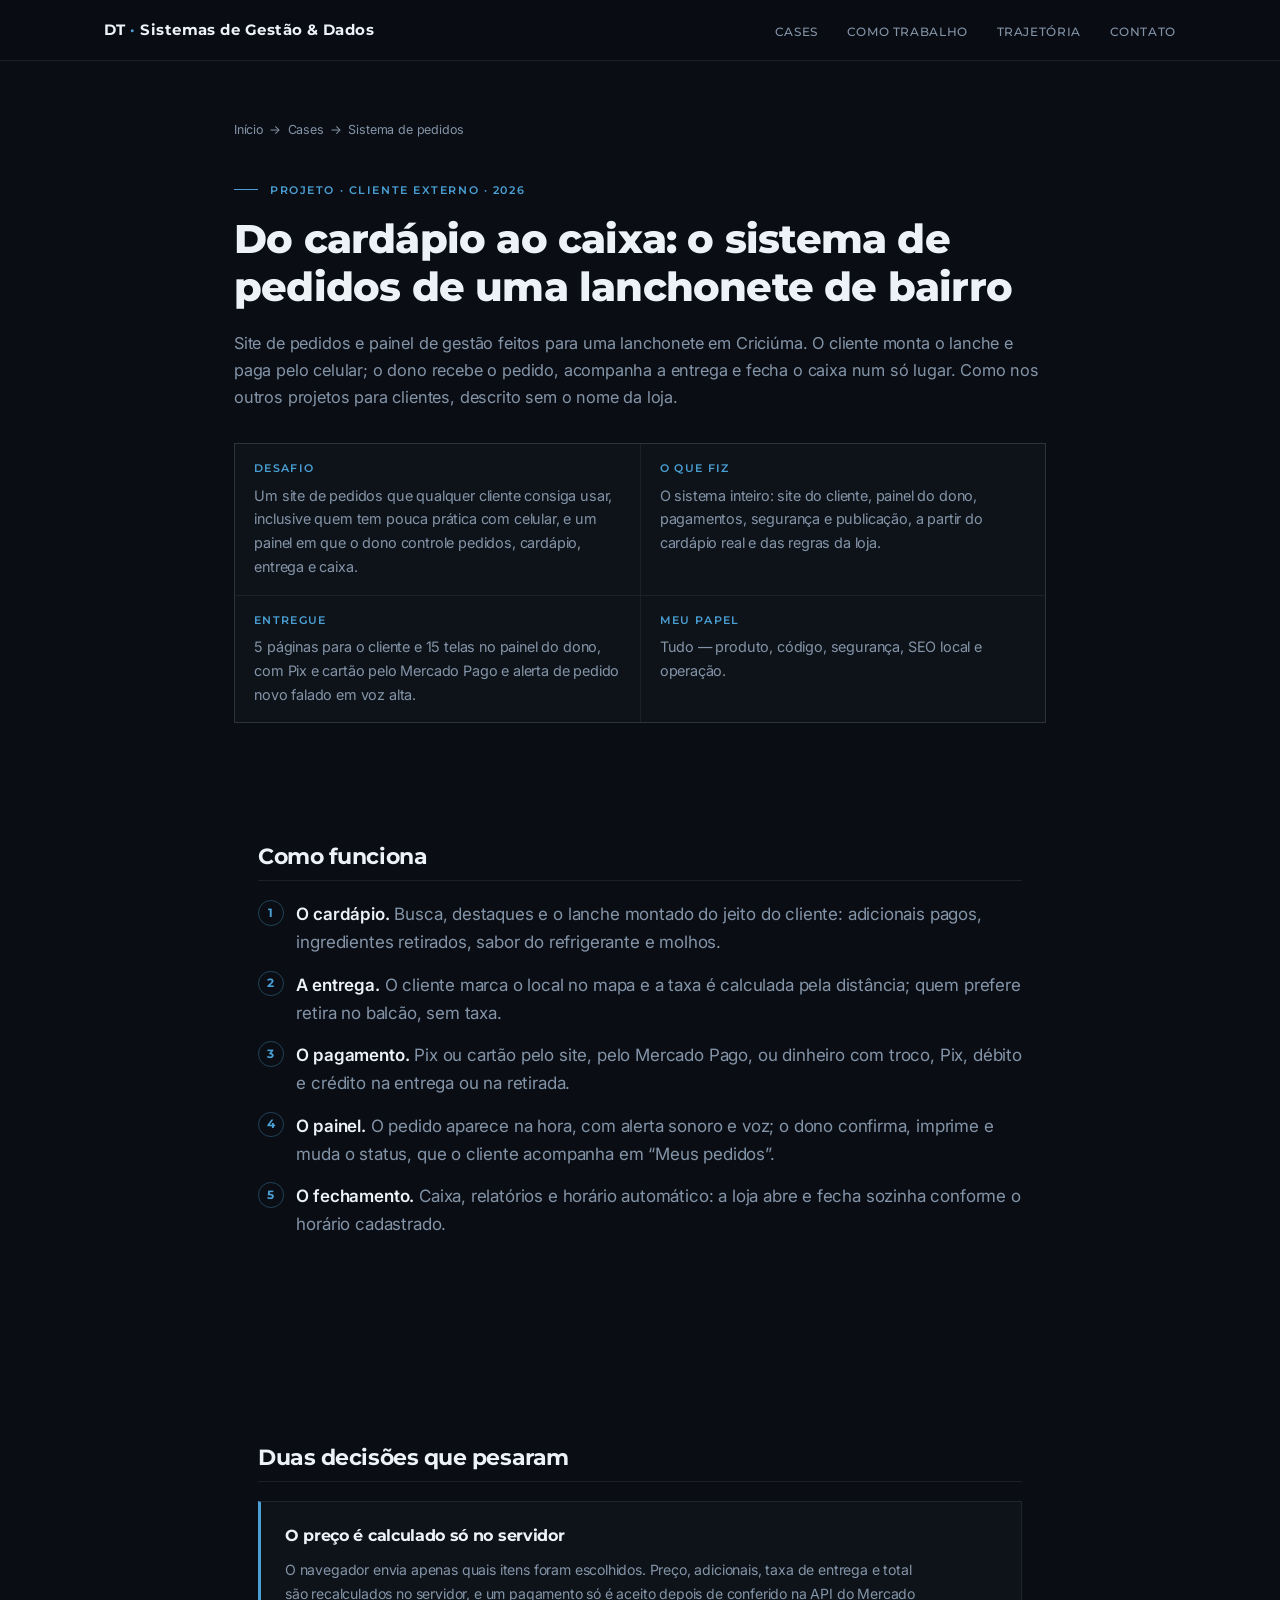
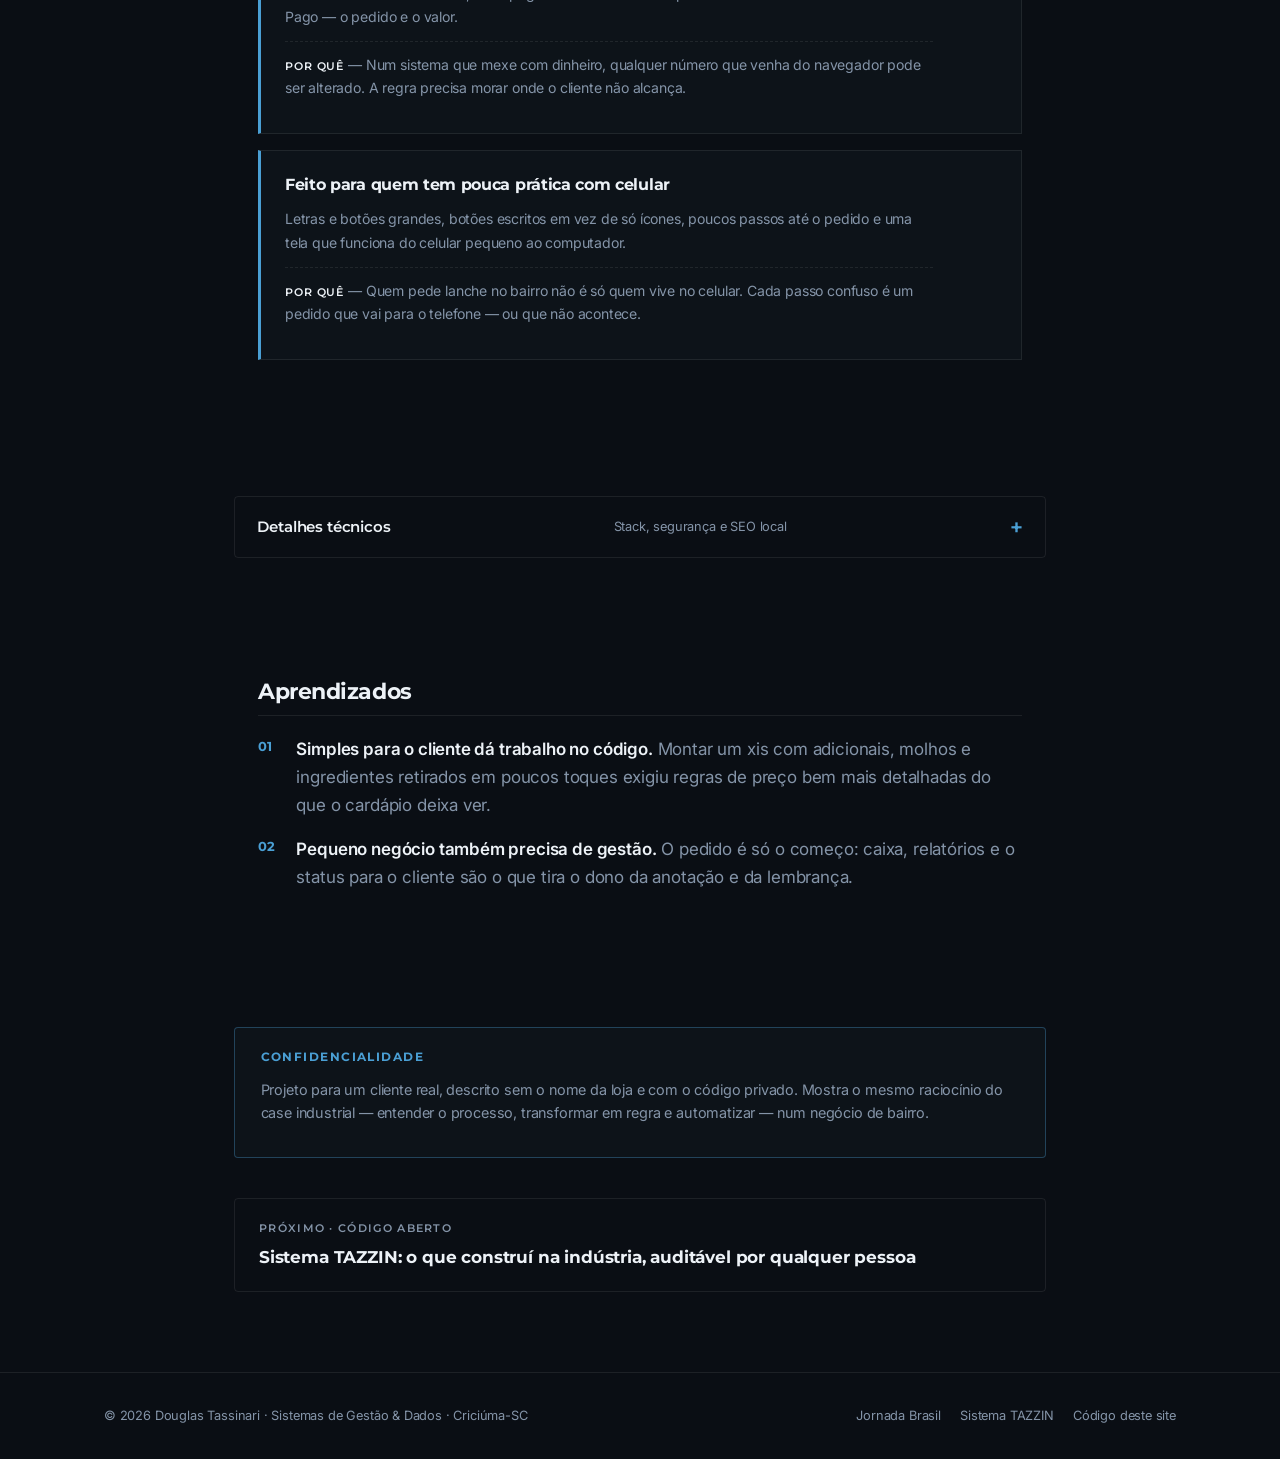
==== cases/delivery-lanchonete/index.html @ 760f3791 "Novo case do sistema de pedidos, Amparo RS em parceria e dados do Jornada Brasil atualizados - Case:" ====
<!DOCTYPE html>
<html lang="pt-BR">
<head>
<meta charset="UTF-8">
<meta name="viewport" content="width=device-width, initial-scale=1.0, viewport-fit=cover">
<title>Do cardápio ao caixa: o sistema de pedidos de uma lanchonete de bairro · Douglas Tassinari</title>
<meta name="description" content="Site de pedidos e painel de gestão para uma lanchonete em Criciúma: lanche montado pelo celular, entrega com taxa por distância, Pix e cartão pelo Mercado Pago, pedidos em tempo real, caixa e relatórios.">
<link rel="canonical" href="https://douglastassinari.github.io/cases/delivery-lanchonete/">
<meta property="og:type" content="article">
<meta property="og:url" content="https://douglastassinari.github.io/cases/delivery-lanchonete/">
<meta property="og:title" content="Do cardápio ao caixa: o sistema de pedidos de uma lanchonete de bairro">
<meta property="og:description" content="O cliente monta o lanche e paga pelo celular; o dono recebe, acompanha e fecha o caixa num só lugar.">
<meta property="og:image" content="https://douglastassinari.github.io/assets/img/og-cover.png">
<meta property="og:locale" content="pt_BR">
<meta name="twitter:card" content="summary_large_image">
<link rel="icon" type="image/svg+xml" href="/favicon.svg">
<link rel="preconnect" href="https://fonts.googleapis.com">
<link rel="preconnect" href="https://fonts.gstatic.com" crossorigin>
<link href="https://fonts.googleapis.com/css2?family=Inter:wght@400;500;600&family=Montserrat:wght@500;600;700;800&display=swap" rel="stylesheet">
<link rel="stylesheet" href="/assets/css/style.css">
<script type="application/ld+json">
{
  "@context": "https://schema.org",
  "@type": "BreadcrumbList",
  "itemListElement": [
    { "@type": "ListItem", "position": 1, "name": "Início", "item": "https://douglastassinari.github.io/" },
    { "@type": "ListItem", "position": 2, "name": "Cases", "item": "https://douglastassinari.github.io/#cases" },
    { "@type": "ListItem", "position": 3, "name": "Sistema de pedidos" }
  ]
}
</script>
</head>
<body>

<a class="skip-link" href="#conteudo">Pular para o conteúdo</a>

<header class="site-header">
  <nav aria-label="Navegação principal">
    <a href="/" class="nav-logo">DT<span> · </span>Sistemas de Gestão &amp; Dados</a>
    <button class="menu-toggle" aria-expanded="false" aria-controls="nav-links" aria-label="Abrir menu">
      <span></span><span></span><span></span>
    </button>
    <ul class="nav-links" id="nav-links">
      <li><a href="/#cases">Cases</a></li>
      <li><a href="/#como-trabalho">Como trabalho</a></li>
      <li><a href="/#trajetoria">Trajetória</a></li>
      <li><a href="/#contato">Contato</a></li>
    </ul>
  </nav>
</header>

<main id="conteudo" class="case-page">

  <nav class="breadcrumb" aria-label="Trilha de navegação">
    <a href="/">Início</a><span aria-hidden="true">→</span><a href="/#cases">Cases</a><span aria-hidden="true">→</span>Sistema de pedidos
  </nav>

  <header class="case-header">
    <div class="section-label">Projeto · Cliente externo · 2026</div>
    <h1>Do cardápio ao caixa: o sistema de pedidos de uma lanchonete de bairro</h1>
    <p class="case-lead">Site de pedidos e painel de gestão feitos para uma lanchonete em Criciúma. O cliente monta o lanche e paga pelo celular; o dono recebe o pedido, acompanha a entrega e fecha o caixa num só lugar. Como nos outros projetos para clientes, descrito sem o nome da loja.</p>
    <dl class="resumo">
      <div><dt>Desafio</dt><dd>Um site de pedidos que qualquer cliente consiga usar, inclusive quem tem pouca prática com celular, e um painel em que o dono controle pedidos, cardápio, entrega e caixa.</dd></div>
      <div><dt>O que fiz</dt><dd>O sistema inteiro: site do cliente, painel do dono, pagamentos, segurança e publicação, a partir do cardápio real e das regras da loja.</dd></div>
      <div><dt>Entregue</dt><dd>5 páginas para o cliente e 15 telas no painel do dono, com Pix e cartão pelo Mercado Pago e alerta de pedido novo falado em voz alta.</dd></div>
      <div><dt>Meu papel</dt><dd>Tudo — produto, código, segurança, SEO local e operação.</dd></div>
    </dl>
  </header>

  <section class="case-section" aria-labelledby="sec-funciona">
    <h2 id="sec-funciona">Como funciona</h2>
    <ol class="passos">
      <li><strong>O cardápio.</strong> Busca, destaques e o lanche montado do jeito do cliente: adicionais pagos, ingredientes retirados, sabor do refrigerante e molhos.</li>
      <li><strong>A entrega.</strong> O cliente marca o local no mapa e a taxa é calculada pela distância; quem prefere retira no balcão, sem taxa.</li>
      <li><strong>O pagamento.</strong> Pix ou cartão pelo site, pelo Mercado Pago, ou dinheiro com troco, Pix, débito e crédito na entrega ou na retirada.</li>
      <li><strong>O painel.</strong> O pedido aparece na hora, com alerta sonoro e voz; o dono confirma, imprime e muda o status, que o cliente acompanha em “Meus pedidos”.</li>
      <li><strong>O fechamento.</strong> Caixa, relatórios e horário automático: a loja abre e fecha sozinha conforme o horário cadastrado.</li>
    </ol>
  </section>

  <section class="case-section" aria-labelledby="sec-decisoes">
    <h2 id="sec-decisoes">Duas decisões que pesaram</h2>

    <div class="decisao">
      <h3>O preço é calculado só no servidor</h3>
      <p>O navegador envia apenas quais itens foram escolhidos. Preço, adicionais, taxa de entrega e total são recalculados no servidor, e um pagamento só é aceito depois de conferido na API do Mercado Pago — o pedido e o valor.</p>
      <p class="decisao-alt"><strong>Por quê</strong> — Num sistema que mexe com dinheiro, qualquer número que venha do navegador pode ser alterado. A regra precisa morar onde o cliente não alcança.</p>
    </div>

    <div class="decisao">
      <h3>Feito para quem tem pouca prática com celular</h3>
      <p>Letras e botões grandes, botões escritos em vez de só ícones, poucos passos até o pedido e uma tela que funciona do celular pequeno ao computador.</p>
      <p class="decisao-alt"><strong>Por quê</strong> — Quem pede lanche no bairro não é só quem vive no celular. Cada passo confuso é um pedido que vai para o telefone — ou que não acontece.</p>
    </div>
  </section>

  <details class="detalhes">
    <summary>Detalhes técnicos<span>Stack, segurança e SEO local</span></summary>
    <div class="detalhes-corpo">
      <h3>Stack</h3>
      <ul class="chips">
        <li>Python</li><li>Flask</li><li>SQLite</li><li>Waitress</li><li>JavaScript</li><li>Leaflet + OpenStreetMap</li><li>Mercado Pago (Pix e cartão)</li><li>Render</li>
      </ul>
      <h3>Segurança</h3>
      <ul>
        <li><strong>Painel do dono</strong> — senha forte, verificação em duas etapas, bloqueio após tentativas erradas, sessão que expira e “sair de todos os aparelhos”.</li>
        <li><strong>Pagamentos</strong> — o cartão é digitado na página do Mercado Pago, nunca no site; o token da conta fica criptografado no banco, e o aviso de pagamento tem a assinatura validada.</li>
        <li><strong>Site</strong> — proteção contra formulários forjados, cabeçalhos de segurança, limite de pedidos por aparelho e validação das fotos enviadas; código verificado com <code>bandit</code> e <code>pip-audit</code>.</li>
      </ul>
      <h3>SEO local</h3>
      <ul>
        <li><strong>Dados estruturados</strong> — restaurante, endereço, horário, área de entrega e cardápio com preços no formato que o Google lê.</li>
        <li><strong>Conteúdo que vem do painel</strong> — horário, taxa e perguntas frequentes são montados a partir das configurações da loja e mudam sozinhos quando o dono altera algo.</li>
      </ul>
    </div>
  </details>

  <section class="case-section" aria-labelledby="sec-aprendizados">
    <h2 id="sec-aprendizados">Aprendizados</h2>
    <ol class="aprendizados">
      <li><strong>Simples para o cliente dá trabalho no código.</strong> Montar um xis com adicionais, molhos e ingredientes retirados em poucos toques exigiu regras de preço bem mais detalhadas do que o cardápio deixa ver.</li>
      <li><strong>Pequeno negócio também precisa de gestão.</strong> O pedido é só o começo: caixa, relatórios e o status para o cliente são o que tira o dono da anotação e da lembrança.</li>
    </ol>
  </section>

  <aside class="prova-box">
    <h2>Confidencialidade</h2>
    <p>Projeto para um cliente real, descrito sem o nome da loja e com o código privado. Mostra o mesmo raciocínio do case industrial — entender o processo, transformar em regra e automatizar — num negócio de bairro.</p>
  </aside>

  <a class="case-next" href="/cases/tazzin/">
    <span class="case-next-label">Próximo · Código aberto</span>
    <span class="case-next-title">Sistema TAZZIN: o que construí na indústria, auditável por qualquer pessoa</span>
  </a>

</main>

<footer class="site-footer">
  <div class="footer-inner">
    <span>© 2026 Douglas Tassinari · Sistemas de Gestão &amp; Dados · Criciúma-SC</span>
    <div class="footer-links">
      <a href="https://jornadabrasil.com.br" target="_blank" rel="noopener">Jornada Brasil</a>
      <a href="https://github.com/DouglasTassinari/Tazzin" target="_blank" rel="noopener">Sistema TAZZIN</a>
      <a href="https://github.com/DouglasTassinari/douglastassinari.github.io" target="_blank" rel="noopener">Código deste site</a>
    </div>
  </div>
</footer>

<script src="/assets/js/main.js" defer></script>
</body>
</html>
---- assets/css/style.css ----
/* ==========================================================================
   douglastassinari.github.io — design system
   Identidade preservada do site original: fundo escuro, azul #4A9FD4,
   Inter (texto) + Montserrat (títulos). Uma folha única para todas as páginas.
   ========================================================================== */

/* --- Tokens ------------------------------------------------------------- */
:root {
  --bg: #0A0E14;
  --bg-2: #0F1520;
  --bg-3: #151D2B;
  --card: #0D1319;
  --border: rgba(255, 255, 255, 0.08);
  --accent: #4A9FD4;
  --accent-bright: #6DB8E8;
  --accent-dim: rgba(74, 159, 212, 0.35);
  --text: #EDF2F7;
  --muted: #8494A8; /* clareado em relação ao original para contraste AA */
  --max-width: 1120px;
  --font-body: 'Inter', system-ui, sans-serif;
  --font-display: 'Montserrat', 'Inter', system-ui, sans-serif;
}

/* --- Base ---------------------------------------------------------------- */
*, *::before, *::after { box-sizing: border-box; margin: 0; padding: 0; }

html { scroll-behavior: smooth; }

/* Âncoras não ficam escondidas atrás do cabeçalho fixo */
section[id], h2[id] { scroll-margin-top: 5rem; }

body {
  background: var(--bg);
  color: var(--text);
  font-family: var(--font-body);
  font-size: 17px;
  line-height: 1.65;
  letter-spacing: -0.01em;
  overflow-x: hidden;
}

img { max-width: 100%; display: block; }

a { color: var(--accent); text-decoration: none; }
a:hover { color: var(--accent-bright); }

:focus-visible {
  outline: 2px solid var(--accent);
  outline-offset: 3px;
  border-radius: 2px;
}

::selection { background: var(--accent-dim); }

strong { color: var(--text); font-weight: 600; }

code {
  font-family: 'Consolas', 'SF Mono', monospace;
  font-size: 0.88em;
  color: var(--accent-bright);
  background: var(--bg-3);
  border: 1px solid var(--border);
  border-radius: 3px;
  padding: 0.1em 0.35em;
}

.skip-link {
  position: absolute;
  left: -999px;
  top: 0;
  z-index: 200;
  background: var(--accent);
  color: var(--bg);
  padding: 0.6rem 1rem;
  font-weight: 600;
}
.skip-link:focus { left: 0.5rem; top: 0.5rem; }

/* Texto só para leitores de tela */
.sr-only {
  position: absolute;
  width: 1px;
  height: 1px;
  padding: 0;
  margin: -1px;
  overflow: hidden;
  clip: rect(0, 0, 0, 0);
  white-space: nowrap;
  border: 0;
}

/* --- Navegação ------------------------------------------------------------ */
.site-header {
  position: fixed;
  inset: 0 0 auto 0;
  z-index: 100;
  background: rgba(10, 14, 20, 0.92);
  backdrop-filter: blur(18px);
  border-bottom: 1px solid var(--border);
}

.site-header nav {
  max-width: var(--max-width);
  margin: 0 auto;
  padding: 1rem 1.5rem;
  display: flex;
  align-items: center;
  justify-content: space-between;
  gap: 1rem;
}

.nav-logo {
  font-family: var(--font-display);
  font-weight: 700;
  font-size: 0.95rem;
  letter-spacing: 0.03em;
  color: var(--text);
  white-space: nowrap;
}
.nav-logo span { color: var(--accent); }

.nav-links {
  display: flex;
  gap: 1.8rem;
  list-style: none;
}

.nav-links a {
  font-family: var(--font-display);
  font-size: 0.78rem;
  font-weight: 500;
  letter-spacing: 0.05em;
  text-transform: uppercase;
  color: var(--muted);
  white-space: nowrap;
  transition: color 0.2s;
}
.nav-links a:hover { color: var(--text); }

.menu-toggle {
  display: none;
  flex-direction: column;
  gap: 6px;
  background: none;
  border: none;
  padding: 6px;
  cursor: pointer;
}
.menu-toggle span {
  width: 26px;
  height: 2px;
  background: var(--text);
  transition: transform 0.25s, opacity 0.25s;
}

/* --- Layout de seção -------------------------------------------------------- */
main { display: block; }

section {
  max-width: var(--max-width);
  margin: 0 auto;
  padding: 4.5rem 1.5rem;
}

.section-label {
  display: flex;
  align-items: center;
  gap: 0.75rem;
  font-family: var(--font-display);
  font-size: 0.7rem;
  font-weight: 600;
  letter-spacing: 0.14em;
  text-transform: uppercase;
  color: var(--accent);
  margin-bottom: 1rem;
}
.section-label::before {
  content: '';
  width: 24px;
  height: 1px;
  background: var(--accent);
}

h1, h2, h3 { font-family: var(--font-display); letter-spacing: -0.02em; }

h2 {
  font-size: clamp(1.7rem, 3.4vw, 2.4rem);
  font-weight: 700;
  line-height: 1.2;
  margin-bottom: 1rem;
}
h2 em { font-style: italic; color: var(--accent); }

.section-intro {
  color: var(--muted);
  max-width: 720px;
  margin-bottom: 2.5rem;
}

.divider {
  max-width: var(--max-width);
  margin: 0 auto;
  height: 1px;
  background: var(--border);
}

/* --- Hero ------------------------------------------------------------------ */
.hero {
  position: relative;
  min-height: 92vh;
  display: flex;
  align-items: center;
  overflow: hidden;
  padding-top: 5rem;
}

.hero-grid {
  position: absolute;
  inset: 0;
  background-image:
    linear-gradient(rgba(74, 159, 212, 0.05) 1px, transparent 1px),
    linear-gradient(90deg, rgba(74, 159, 212, 0.05) 1px, transparent 1px);
  background-size: 60px 60px;
  mask-image: radial-gradient(ellipse 80% 60% at 50% 100%, transparent 40%, black 100%);
  pointer-events: none;
}

.hero-glow {
  position: absolute;
  top: 10%;
  left: -5%;
  width: 55%;
  height: 55%;
  background: radial-gradient(ellipse, rgba(74, 159, 212, 0.08) 0%, transparent 70%);
  pointer-events: none;
}

.hero-content { position: relative; z-index: 1; max-width: 860px; }

.hero-tag {
  font-family: var(--font-display);
  font-size: 0.72rem;
  font-weight: 500;
  letter-spacing: 0.14em;
  text-transform: uppercase;
  color: var(--accent);
  display: inline-flex;
  align-items: center;
  gap: 0.75rem;
  margin-bottom: 1.5rem;
}
.hero-tag::before { content: ''; width: 32px; height: 1px; background: var(--accent); }

.hero-nome {
  font-size: 1.05rem;
  color: var(--muted);
  margin-bottom: 0.6rem;
}

.hero h1 {
  font-size: clamp(2rem, 5vw, 3.4rem);
  font-weight: 800;
  line-height: 1.15;
  margin-bottom: 1.4rem;
}

.hero-sub {
  color: var(--muted);
  font-size: 1.05rem;
  max-width: 700px;
  margin-bottom: 2rem;
}

.hero-ctas { display: flex; gap: 1rem; flex-wrap: wrap; margin-bottom: 3rem; }

.btn {
  display: inline-flex;
  align-items: center;
  gap: 0.5rem;
  padding: 0.8rem 1.7rem;
  border-radius: 4px;
  border: none;
  font-family: var(--font-display);
  font-size: 0.78rem;
  font-weight: 600;
  letter-spacing: 0.06em;
  text-transform: uppercase;
  cursor: pointer;
  transition: background 0.2s, border-color 0.2s, color 0.2s;
}
.btn-primary { background: var(--accent); color: var(--bg); }
.btn-primary:hover { background: var(--accent-bright); color: var(--bg); }
.btn-outline { background: transparent; color: var(--text); border: 1px solid var(--border); }
.btn-outline:hover { border-color: var(--accent); color: var(--accent); }

/* Provas do hero: três fatos verificáveis, dois deles clicáveis */
.hero-provas {
  list-style: none;
  display: grid;
  grid-template-columns: repeat(3, 1fr);
  gap: 1px;
  background: var(--border);
  border: 1px solid var(--border);
}

.hero-provas a, .hero-provas .prova-static {
  display: block;
  background: var(--bg);
  padding: 1.1rem 1.2rem;
  color: var(--muted);
  font-size: 0.82rem;
  line-height: 1.5;
  transition: background 0.2s;
  height: 100%;
}
.hero-provas a:hover { background: var(--bg-3); color: var(--muted); }
.hero-provas strong {
  display: block;
  font-family: var(--font-display);
  font-size: 1rem;
  color: var(--text);
  margin-bottom: 0.2rem;
}
.hero-provas a:hover strong { color: var(--accent-bright); }

/* Variante com números de impacto: o que o avaliador vê nos primeiros segundos */
.hero-provas--numeros strong {
  font-size: 1.5rem;
  font-weight: 800;
  color: var(--accent);
  margin-bottom: 0.3rem;
}

/* --- Cards de case (home) ---------------------------------------------------- */
.cases-grid {
  display: grid;
  grid-template-columns: repeat(3, 1fr);
  gap: 1.2rem;
}
.cases-grid--2 { grid-template-columns: repeat(2, 1fr); }

/* Projeto em parceria, abaixo dos cases */
.parceria { margin-top: 2.2rem; }
.parceria > .case-kicker { color: var(--muted); }

.case-card {
  display: flex;
  flex-direction: column;
  background: var(--card);
  border: 1px solid var(--border);
  border-top: 2px solid var(--accent-dim);
  padding: 1.6rem;
  transition: border-color 0.2s, background 0.2s;
}
.case-card:hover { border-color: var(--accent); background: var(--bg-3); }

.case-kicker {
  font-family: var(--font-display);
  font-size: 0.68rem;
  font-weight: 600;
  letter-spacing: 0.12em;
  text-transform: uppercase;
  color: var(--accent);
  margin-bottom: 0.9rem;
}

.case-card h3 { font-size: 1.1rem; line-height: 1.35; margin-bottom: 0.8rem; }
.case-card h3 a { color: var(--text); }
.case-card h3 a:hover { color: var(--accent-bright); }

.case-card p { font-size: 0.88rem; color: var(--muted); margin-bottom: 1.2rem; }

.case-meta {
  font-size: 0.75rem;
  color: var(--muted);
  border-top: 1px solid var(--border);
  padding-top: 0.9rem;
  margin-top: auto;
}

.case-link {
  display: inline-block;
  margin-top: 0.8rem;
  font-family: var(--font-display);
  font-size: 0.78rem;
  font-weight: 600;
  letter-spacing: 0.04em;
  text-transform: uppercase;
}

/* --- Como trabalho ------------------------------------------------------------ */
.steps-grid {
  display: grid;
  grid-template-columns: repeat(2, 1fr);
  gap: 1.2rem;
}

.step {
  border: 1px solid var(--border);
  border-radius: 4px;
  padding: 1.5rem;
}

.step-num {
  font-family: var(--font-display);
  font-size: 0.8rem;
  font-weight: 700;
  color: var(--accent);
  margin-bottom: 0.6rem;
}

.step h3 { font-size: 1.05rem; margin-bottom: 0.6rem; }
.step p { font-size: 0.88rem; color: var(--muted); margin-bottom: 0.8rem; }
.step-prova { font-size: 0.78rem; }

/* --- Trajetória ---------------------------------------------------------------- */
.trajetoria-grid {
  display: grid;
  grid-template-columns: 280px 1fr;
  gap: 3rem;
  align-items: start;
}

.trajetoria-foto-wrap { position: relative; }
.trajetoria-foto {
  width: 100%;
  aspect-ratio: 3 / 4;
  object-fit: cover;
  object-position: center top;
  border: 1px solid var(--border);
  filter: grayscale(20%);
}
.trajetoria-foto-wrap::after {
  content: '';
  position: absolute;
  inset: 10px -10px -10px 10px;
  border: 1px solid var(--accent);
  opacity: 0.4;
  z-index: -1;
}

.bio { color: var(--muted); max-width: 720px; margin-bottom: 2rem; }
.bio strong { color: var(--text); }

.timeline { list-style: none; }
.tl-item {
  display: flex;
  gap: 1.2rem;
  padding: 0.9rem 0;
  border-bottom: 1px solid var(--border);
}
.tl-item:last-child { border-bottom: none; }
.tl-year {
  font-family: var(--font-display);
  font-size: 0.78rem;
  font-weight: 600;
  color: var(--accent);
  min-width: 48px;
  padding-top: 2px;
}
.tl-content { font-size: 0.88rem; color: var(--muted); }
.tl-content strong { display: block; color: var(--text); margin-bottom: 2px; }

.formacao {
  margin-top: 1.5rem;
  padding-top: 1.2rem;
  border-top: 1px solid var(--border);
  font-size: 0.82rem;
  color: var(--muted);
}

/* --- Stack ---------------------------------------------------------------------- */
.stack-grid {
  display: grid;
  grid-template-columns: repeat(2, 1fr);
  gap: 1.2rem;
}

.stack-item {
  border: 1px solid var(--border);
  border-radius: 4px;
  padding: 1.4rem;
}
.stack-item h3 { font-size: 0.95rem; margin-bottom: 0.5rem; }
.stack-tools { font-size: 0.85rem; color: var(--muted); margin-bottom: 0.8rem; }
.stack-onde { font-size: 0.78rem; color: var(--muted); }
.stack-onde strong {
  font-family: var(--font-display);
  font-size: 0.68rem;
  font-weight: 600;
  letter-spacing: 0.1em;
  text-transform: uppercase;
  color: var(--accent);
  display: block;
  margin-bottom: 0.2rem;
}

/* --- Contato ---------------------------------------------------------------------- */
.contato-grid {
  display: grid;
  grid-template-columns: 1fr 1fr;
  gap: 3rem;
  align-items: start;
}

.contato-texto p { color: var(--muted); margin-bottom: 1.5rem; }

.contato-links { display: flex; flex-direction: column; gap: 0.8rem; }

.contato-link {
  display: flex;
  align-items: center;
  gap: 1rem;
  border: 1px solid var(--border);
  border-radius: 4px;
  padding: 0.9rem 1.2rem;
  color: var(--text);
  transition: border-color 0.2s, background 0.2s;
}
.contato-link:hover { border-color: var(--accent); background: var(--bg-3); color: var(--text); }

.contato-link-icon {
  font-family: var(--font-display);
  font-weight: 700;
  font-size: 0.9rem;
  color: var(--accent);
  min-width: 28px;
  text-align: center;
}
.contato-link-label {
  font-family: var(--font-display);
  font-size: 0.7rem;
  font-weight: 600;
  letter-spacing: 0.08em;
  text-transform: uppercase;
  color: var(--muted);
}
.contato-link-value { font-size: 0.88rem; }
.contato-link-arrow { margin-left: auto; color: var(--muted); }

/* --- Rodapé ----------------------------------------------------------------------- */
.site-footer {
  border-top: 1px solid var(--border);
  margin-top: 2rem;
}
.site-footer .footer-inner {
  max-width: var(--max-width);
  margin: 0 auto;
  padding: 2rem 1.5rem;
  display: flex;
  flex-wrap: wrap;
  gap: 1rem;
  align-items: center;
  justify-content: space-between;
  font-size: 0.8rem;
  color: var(--muted);
}
.site-footer a { color: var(--muted); }
.site-footer a:hover { color: var(--accent); }
.footer-links { display: flex; gap: 1.2rem; flex-wrap: wrap; }

/* ==========================================================================
   Páginas de case
   ========================================================================== */
.case-page {
  max-width: 860px;
  margin: 0 auto;
  padding: 7.5rem 1.5rem 3rem;
}

.breadcrumb {
  font-size: 0.78rem;
  color: var(--muted);
  margin-bottom: 2.5rem;
}
.breadcrumb a { color: var(--muted); }
.breadcrumb a:hover { color: var(--accent); }
.breadcrumb span[aria-hidden] { margin: 0 0.4rem; }

.case-header { margin-bottom: 3rem; }

.case-header h1 {
  font-size: clamp(1.7rem, 4vw, 2.5rem);
  font-weight: 800;
  line-height: 1.2;
  margin: 0.8rem 0 1.2rem;
}

.case-lead { color: var(--muted); font-size: 1.02rem; }

.fact-bar {
  list-style: none;
  display: grid;
  grid-template-columns: repeat(4, 1fr);
  gap: 1px;
  background: var(--border);
  border: 1px solid var(--border);
  margin-top: 2rem;
}
.fact-bar li { background: var(--bg); padding: 1rem 1.1rem; }
.fact-bar strong {
  display: block;
  font-family: var(--font-display);
  font-size: 1.15rem;
  font-weight: 800;
  color: var(--accent);
  line-height: 1.2;
}
.fact-bar span {
  font-size: 0.72rem;
  color: var(--muted);
  text-transform: uppercase;
  letter-spacing: 0.04em;
}

.case-section { margin-bottom: 3rem; }

.case-section h2 {
  font-size: 1.4rem;
  display: flex;
  align-items: baseline;
  gap: 0.7rem;
  margin-bottom: 1.2rem;
  padding-bottom: 0.6rem;
  border-bottom: 1px solid var(--border);
}
.sec-num {
  font-size: 0.8rem;
  font-weight: 700;
  color: var(--accent);
}

.case-section p { color: var(--muted); margin-bottom: 1rem; max-width: 72ch; }
.case-section p strong { color: var(--text); }

.case-section ul:not([class]) {
  list-style: none;
  margin-bottom: 1rem;
}
.case-section ul:not([class]) li {
  position: relative;
  padding-left: 1.4rem;
  margin-bottom: 0.6rem;
  color: var(--muted);
}
.case-section ul:not([class]) li::before {
  content: '→';
  position: absolute;
  left: 0;
  color: var(--accent);
}

/* Decisões: a seção mais importante do case */
.decisao {
  background: var(--card);
  border: 1px solid var(--border);
  border-left: 3px solid var(--accent);
  padding: 1.3rem 1.5rem;
  margin-bottom: 1rem;
}
.decisao h3 { font-size: 0.98rem; margin-bottom: 0.6rem; }
.decisao p { font-size: 0.88rem; margin-bottom: 0.8rem; }
.decisao-alt {
  font-size: 0.82rem;
  color: var(--muted);
  border-top: 1px dashed var(--border);
  padding-top: 0.7rem;
}
.decisao-alt strong {
  color: var(--accent);
  font-family: var(--font-display);
  font-size: 0.7rem;
  letter-spacing: 0.08em;
  text-transform: uppercase;
}

/* Diagrama de arquitetura em HTML/CSS (sem dependência de imagem) */
.arch-flow { margin: 1.5rem 0; }
.arch-node {
  background: var(--card);
  border: 1px solid var(--border);
  border-radius: 4px;
  padding: 0.9rem 1.2rem;
}
.arch-node strong {
  display: block;
  font-family: var(--font-display);
  font-size: 0.9rem;
}
.arch-node span { font-size: 0.8rem; color: var(--muted); }
.arch-node--accent { border-color: var(--accent-dim); }
.arch-arrow {
  text-align: center;
  color: var(--accent);
  padding: 0.3rem 0;
  font-size: 0.9rem;
}
.arch-note { font-size: 0.82rem; color: var(--muted); margin-top: 1rem; }

/* Tabela de tecnologias */
.table-wrap { overflow-x: auto; margin: 1rem 0; }
.tech-table { width: 100%; border-collapse: collapse; font-size: 0.85rem; }
.tech-table th, .tech-table td {
  text-align: left;
  padding: 0.7rem 0.9rem;
  border: 1px solid var(--border);
  vertical-align: top;
}
.tech-table th {
  font-family: var(--font-display);
  font-size: 0.7rem;
  font-weight: 600;
  letter-spacing: 0.08em;
  text-transform: uppercase;
  color: var(--accent);
  background: var(--card);
  white-space: nowrap;
}
.tech-table td { color: var(--muted); }
.tech-table td:first-child { color: var(--text); font-weight: 600; white-space: nowrap; }

/* Aprendizados */
.aprendizados { list-style: none; counter-reset: aprendizado; }
.aprendizados li {
  counter-increment: aprendizado;
  position: relative;
  padding: 0 0 1rem 2.4rem;
  color: var(--muted);
}
.aprendizados li::before {
  content: counter(aprendizado, decimal-leading-zero);
  position: absolute;
  left: 0;
  top: 1px;
  font-family: var(--font-display);
  font-size: 0.8rem;
  font-weight: 700;
  color: var(--accent);
}
.aprendizados li strong { color: var(--text); }

/* Caixa de prova */
.prova-box {
  background: var(--card);
  border: 1px solid var(--accent-dim);
  border-radius: 4px;
  padding: 1.4rem 1.6rem;
  margin: 2.5rem 0;
}
.prova-box h2 {
  font-size: 0.75rem;
  font-weight: 700;
  letter-spacing: 0.12em;
  text-transform: uppercase;
  color: var(--accent);
  border: none;
  padding: 0;
  margin-bottom: 0.8rem;
}
.prova-box p { color: var(--muted); font-size: 0.9rem; margin-bottom: 0.6rem; }
.prova-box ul { list-style: none; }
.prova-box li { margin-bottom: 0.4rem; font-size: 0.9rem; }

/* Navegação entre cases */
.case-next {
  display: block;
  border: 1px solid var(--border);
  border-radius: 4px;
  padding: 1.3rem 1.5rem;
  transition: border-color 0.2s, background 0.2s;
}
.case-next:hover { border-color: var(--accent); background: var(--bg-3); }
.case-next .case-next-label {
  font-family: var(--font-display);
  font-size: 0.68rem;
  font-weight: 600;
  letter-spacing: 0.12em;
  text-transform: uppercase;
  color: var(--muted);
  display: block;
  margin-bottom: 0.3rem;
}
.case-next .case-next-title {
  font-family: var(--font-display);
  font-weight: 700;
  color: var(--text);
}

/* --- Página 404 --------------------------------------------------------------- */
.page-404 {
  min-height: 80vh;
  display: flex;
  flex-direction: column;
  justify-content: center;
  align-items: flex-start;
  max-width: var(--max-width);
  margin: 0 auto;
  padding: 6rem 1.5rem 3rem;
}
.page-404 .hero-provas { width: 100%; max-width: 720px; margin-top: 1rem; }

/* --- Animação de entrada (progressive enhancement) ------------------------------ */
.will-animate {
  opacity: 0;
  transform: translateY(14px);
  transition: opacity 0.5s ease, transform 0.5s ease;
}
.will-animate.visible { opacity: 1; transform: none; }

@media (prefers-reduced-motion: reduce) {
  html { scroll-behavior: auto; }
  .will-animate { opacity: 1; transform: none; transition: none; }
}

/* ==========================================================================
   Padrão de case (set/2026): impacto primeiro, profundidade recolhida
   ========================================================================== */

/* Home — o que eu levo para uma operação */
.cap-grid { display: grid; grid-template-columns: repeat(2, 1fr); gap: 1.2rem; }
.cap {
  display: flex;
  flex-direction: column;
  border: 1px solid var(--border);
  border-radius: 4px;
  padding: 1.5rem;
}
.cap h3 { font-size: 1.05rem; margin-bottom: 0.5rem; }
.cap p { font-size: 0.88rem; color: var(--muted); margin-bottom: 1.2rem; }
.cap-prova {
  margin-top: auto;
  border-top: 1px solid var(--border);
  padding-top: 0.9rem;
  display: flex;
  align-items: baseline;
  gap: 0.8rem;
}
.cap-prova strong {
  font-family: var(--font-display);
  font-size: 1.35rem;
  font-weight: 800;
  color: var(--accent);
  white-space: nowrap;
}
.cap-prova span { font-size: 0.78rem; color: var(--muted); }

/* Home — case principal em destaque, projetos em cards menores */
.work-featured {
  display: grid;
  grid-template-columns: 1.4fr 1fr;
  gap: 2rem;
  background: var(--card);
  border: 1px solid var(--border);
  border-top: 2px solid var(--accent);
  padding: 2rem;
  margin-bottom: 1.2rem;
  transition: border-color 0.2s, background 0.2s;
}
.work-featured:hover { border-color: var(--accent); background: var(--bg-3); }
.work-featured h3 { font-size: 1.35rem; line-height: 1.3; margin-bottom: 0.9rem; }
.work-featured h3 a { color: var(--text); }
.work-featured h3 a:hover { color: var(--accent-bright); }
.work-featured p { color: var(--muted); font-size: 0.92rem; margin-bottom: 1rem; }

.mini-stats {
  list-style: none;
  display: grid;
  grid-template-columns: repeat(2, 1fr);
  gap: 1px;
  background: var(--border);
  border: 1px solid var(--border);
  align-self: start;
}
.mini-stats li { background: var(--bg); padding: 0.9rem 1rem; }
.mini-stats strong {
  display: block;
  font-family: var(--font-display);
  font-size: 1.15rem;
  font-weight: 800;
  color: var(--accent);
  line-height: 1.25;
}
.mini-stats span { font-size: 0.74rem; color: var(--muted); }
.mini-stats--3 { grid-template-columns: repeat(3, 1fr); }

/* Case — resumo em 30 segundos */
.resumo {
  display: grid;
  grid-template-columns: repeat(2, 1fr);
  gap: 1px;
  background: var(--border);
  border: 1px solid var(--border);
  margin-top: 2rem;
}
.resumo > div { background: var(--card); padding: 1rem 1.2rem; }
.resumo dt {
  font-family: var(--font-display);
  font-size: 0.68rem;
  font-weight: 600;
  letter-spacing: 0.12em;
  text-transform: uppercase;
  color: var(--accent);
  margin-bottom: 0.35rem;
}
.resumo dd { font-size: 0.9rem; color: var(--muted); }

/* Case — antes → depois */
.antes-depois {
  list-style: none;
  display: grid;
  grid-template-columns: repeat(2, 1fr);
  gap: 1rem;
}
.antes-depois li { border: 1px solid var(--border); border-radius: 4px; padding: 1.1rem 1.2rem; }
.ad-rotulo { display: block; font-size: 0.8rem; color: var(--muted); margin-bottom: 0.35rem; }
.ad-valores {
  display: flex;
  align-items: baseline;
  flex-wrap: wrap;
  gap: 0.6rem;
  font-family: var(--font-display);
}
.ad-antes {
  font-size: 1.05rem;
  color: var(--muted);
  text-decoration: line-through;
  text-decoration-color: rgba(132, 148, 168, 0.55);
}
.ad-seta { color: var(--accent); }
.ad-depois { font-size: 1.6rem; font-weight: 800; color: var(--accent); line-height: 1.2; }
.ad-nota { display: block; font-size: 0.8rem; color: var(--muted); margin-top: 0.35rem; }

/* Case — evolução em etapas */
.evolucao {
  list-style: none;
  display: grid;
  grid-template-columns: repeat(4, 1fr);
  gap: 1.2rem;
}
.evolucao li { position: relative; border-top: 2px solid var(--accent-dim); padding-top: 1rem; }
.evolucao li::before {
  content: '';
  position: absolute;
  top: -6px;
  left: 0;
  width: 10px;
  height: 10px;
  border-radius: 50%;
  background: var(--accent);
}
.evolucao--3 { grid-template-columns: repeat(3, 1fr); }
.ev-ano { font-family: var(--font-display); font-size: 0.75rem; font-weight: 700; color: var(--accent); }
.evolucao h3 { font-size: 0.95rem; margin: 0.25rem 0 0.45rem; }
.evolucao p { font-size: 0.84rem; color: var(--muted); margin: 0; }

/* Case — passos numerados (como funciona) */
.passos { list-style: none; counter-reset: passo; }
.passos li {
  counter-increment: passo;
  position: relative;
  padding: 0 0 0.9rem 2.4rem;
  color: var(--muted);
}
.passos li::before {
  content: counter(passo);
  position: absolute;
  left: 0;
  top: 0;
  width: 1.6rem;
  height: 1.6rem;
  border: 1px solid var(--accent-dim);
  border-radius: 50%;
  display: grid;
  place-items: center;
  font-family: var(--font-display);
  font-size: 0.75rem;
  font-weight: 700;
  color: var(--accent);
}
.passos li strong { color: var(--text); }

/* Case — detalhes técnicos recolhidos */
.detalhes { border: 1px solid var(--border); border-radius: 4px; margin-bottom: 3rem; }
.detalhes > summary {
  cursor: pointer;
  list-style: none;
  padding: 1.1rem 1.4rem;
  font-family: var(--font-display);
  font-weight: 600;
  font-size: 0.95rem;
  display: flex;
  align-items: center;
  justify-content: space-between;
  gap: 1rem;
  transition: background 0.2s;
}
.detalhes > summary::-webkit-details-marker { display: none; }
.detalhes > summary::after { content: '+'; color: var(--accent); font-size: 1.4rem; line-height: 1; }
.detalhes[open] > summary::after { content: '−'; }
.detalhes > summary:hover { background: var(--bg-3); }
.detalhes > summary span { font-family: var(--font-body); font-weight: 400; font-size: 0.8rem; color: var(--muted); display: block; }
.detalhes-corpo { padding: 0.2rem 1.4rem 1.4rem; border-top: 1px solid var(--border); }
.detalhes-corpo h3 { font-size: 0.92rem; margin: 1.5rem 0 0.8rem; }
.detalhes-corpo p { color: var(--muted); font-size: 0.9rem; margin-bottom: 0.8rem; }
.detalhes-corpo ul:not([class]) { list-style: none; }
.detalhes-corpo ul:not([class]) li {
  position: relative;
  padding-left: 1.4rem;
  margin-bottom: 0.6rem;
  color: var(--muted);
  font-size: 0.9rem;
}
.detalhes-corpo ul:not([class]) li::before { content: '→'; position: absolute; left: 0; color: var(--accent); }

/* Chips de tecnologia */
.chips { list-style: none; display: flex; flex-wrap: wrap; gap: 0.5rem; }
.chips li {
  font-size: 0.78rem;
  color: var(--text);
  border: 1px solid var(--border);
  border-radius: 999px;
  padding: 0.3rem 0.8rem;
  background: var(--card);
}

/* ==========================================================================
   Responsivo
   ========================================================================== */
@media (max-width: 900px) {
  .menu-toggle { display: flex; }

  .nav-links {
    position: absolute;
    top: 100%;
    left: 0;
    right: 0;
    flex-direction: column;
    gap: 0;
    background: var(--bg-2);
    border-bottom: 1px solid var(--border);
    display: none;
  }
  .nav-links.open { display: flex; }
  .nav-links li { border-top: 1px solid var(--border); }
  .nav-links a { display: block; padding: 1rem 1.5rem; }

  .cases-grid, .cases-grid--2 { grid-template-columns: 1fr; }
  .steps-grid { grid-template-columns: 1fr; }
  .stack-grid { grid-template-columns: 1fr; }
  .contato-grid { grid-template-columns: 1fr; gap: 2rem; }

  .trajetoria-grid { grid-template-columns: 1fr; }
  .trajetoria-foto-wrap { max-width: 260px; }

  .hero-provas { grid-template-columns: 1fr; }
  .fact-bar { grid-template-columns: repeat(2, 1fr); }

  .cap-grid { grid-template-columns: 1fr; }
  .work-featured { grid-template-columns: 1fr; padding: 1.5rem; gap: 1.4rem; }
  .evolucao { grid-template-columns: repeat(2, 1fr); row-gap: 1.8rem; }
  .mini-stats--3 { grid-template-columns: repeat(2, 1fr); }
}

@media (max-width: 520px) {
  section { padding: 3.2rem 1.2rem; }
  .hero { min-height: 86vh; }
  .hero-ctas .btn { width: 100%; justify-content: center; }
  .fact-bar { grid-template-columns: 1fr; }

  .resumo { grid-template-columns: 1fr; }
  .antes-depois { grid-template-columns: 1fr; }
  .evolucao { grid-template-columns: 1fr; }
}
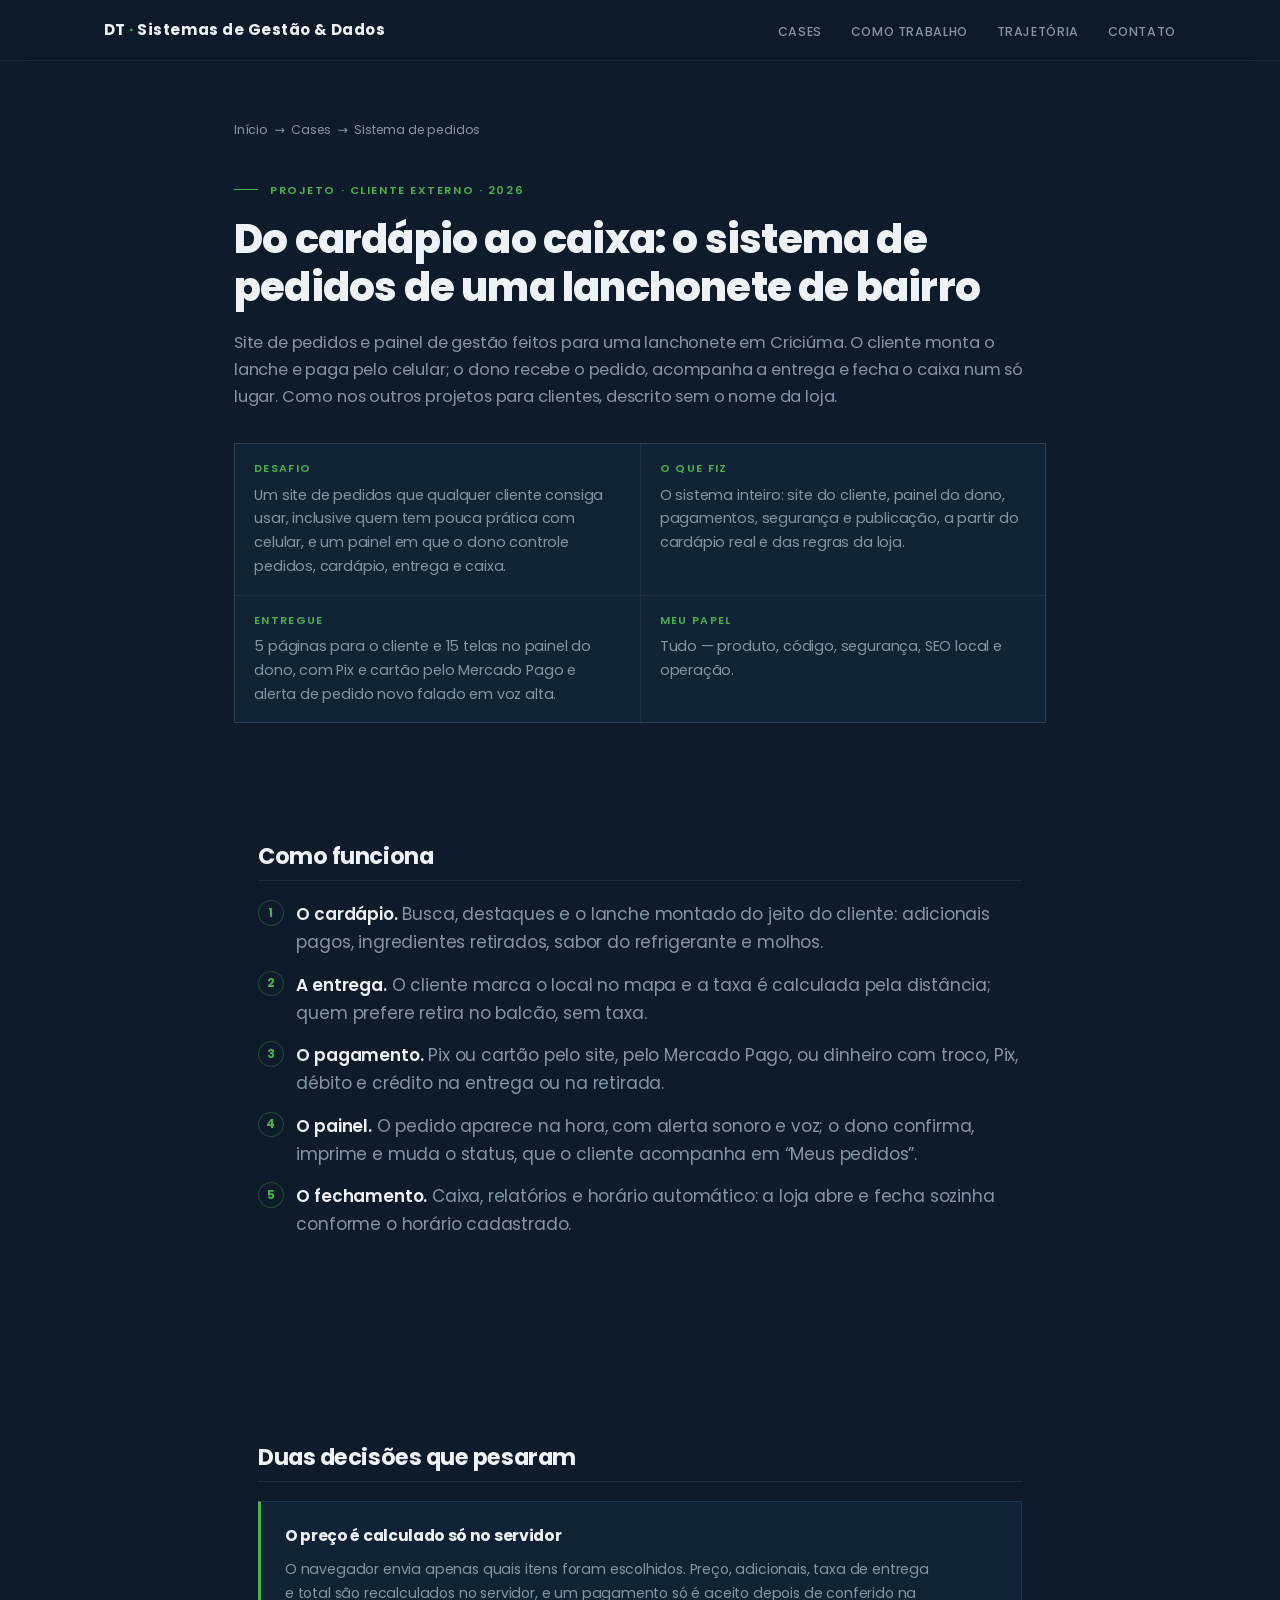
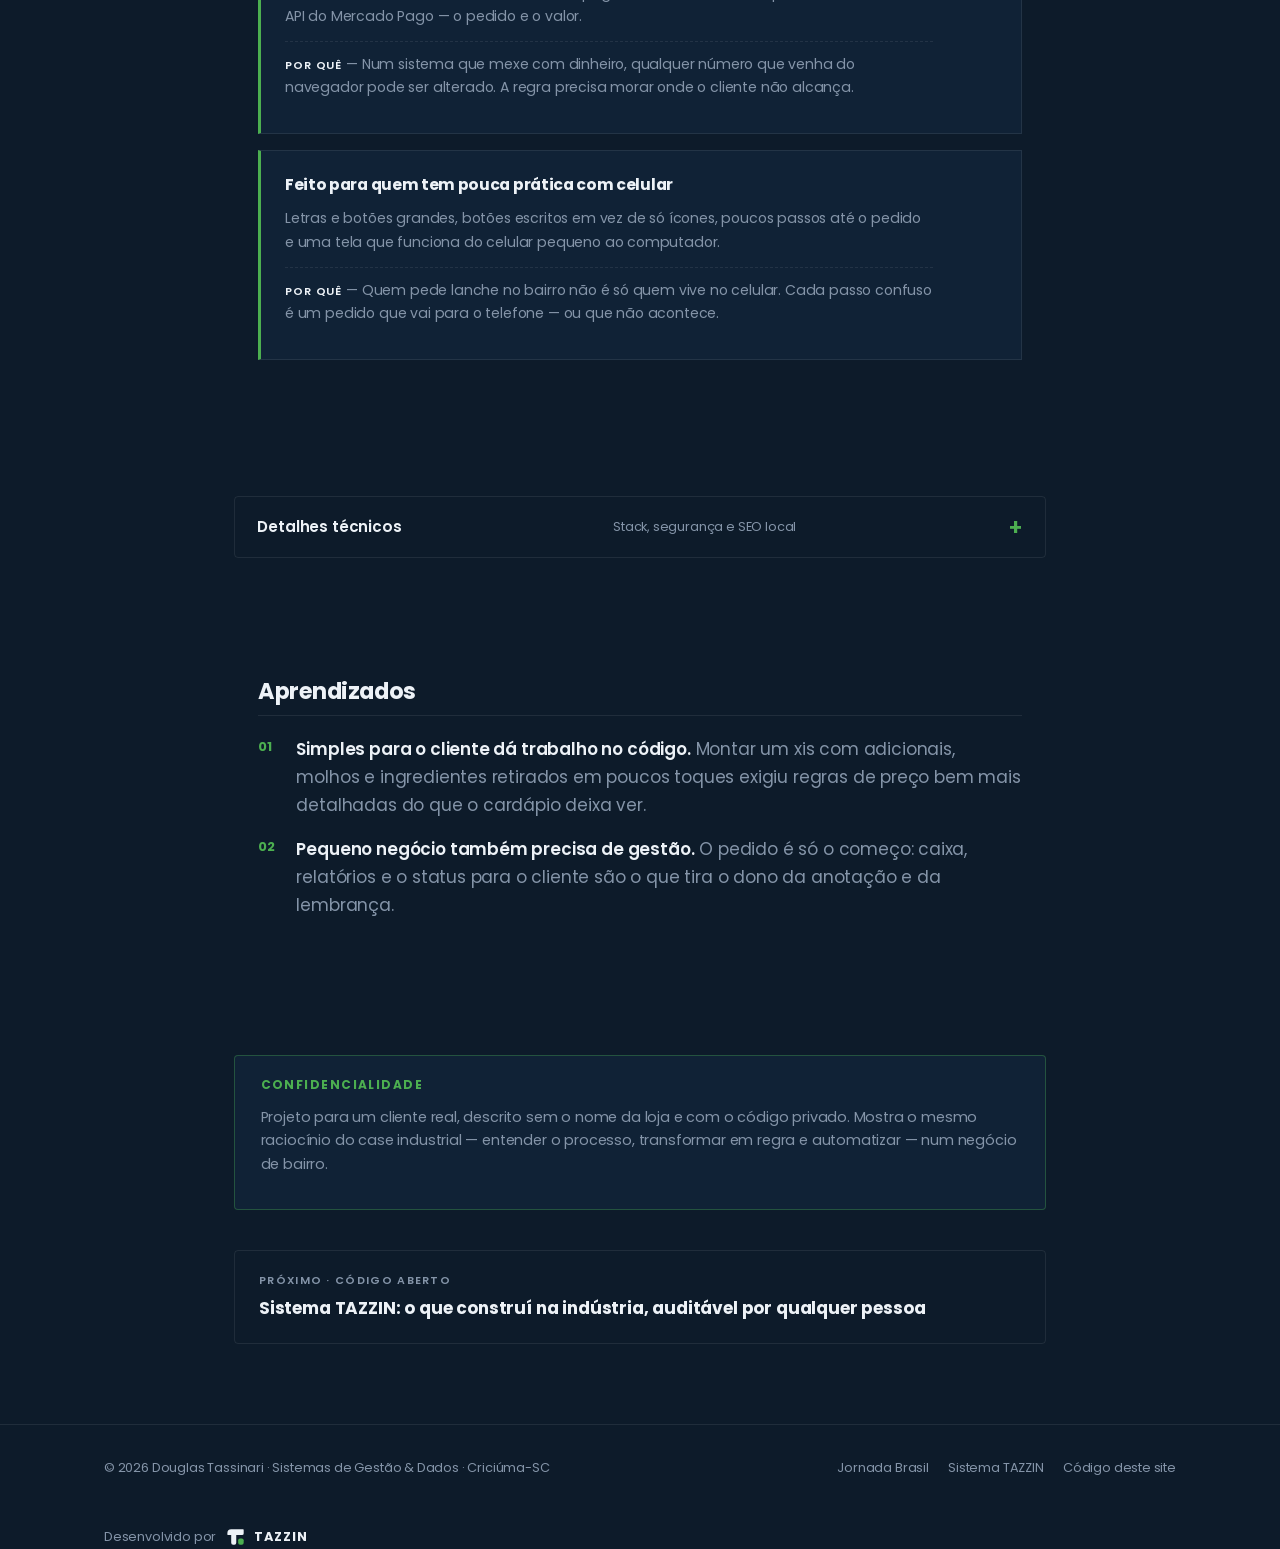
==== commit 14e22549: "Identidade visual Tazzin, link do site da Tazzin na amostra de módulos e selo Desenvolvido por Tazzi" ====
--- a/cases/delivery-lanchonete/index.html
+++ b/cases/delivery-lanchonete/index.html
@@ -16,7 +16,7 @@
 <link rel="icon" type="image/svg+xml" href="/favicon.svg">
 <link rel="preconnect" href="https://fonts.googleapis.com">
 <link rel="preconnect" href="https://fonts.gstatic.com" crossorigin>
-<link href="https://fonts.googleapis.com/css2?family=Inter:wght@400;500;600&family=Montserrat:wght@500;600;700;800&display=swap" rel="stylesheet">
+<link href="https://fonts.googleapis.com/css2?family=Poppins:wght@400;500;600;700;800&display=swap" rel="stylesheet">
 <link rel="stylesheet" href="/assets/css/style.css">
 <script type="application/ld+json">
 {
@@ -140,10 +140,11 @@
     <span>© 2026 Douglas Tassinari · Sistemas de Gestão &amp; Dados · Criciúma-SC</span>
     <div class="footer-links">
       <a href="https://jornadabrasil.com.br" target="_blank" rel="noopener">Jornada Brasil</a>
-      <a href="https://github.com/DouglasTassinari/Tazzin" target="_blank" rel="noopener">Sistema TAZZIN</a>
+      <a href="https://github.com/DouglasTassinari/tazzin-modulos" target="_blank" rel="noopener">Sistema TAZZIN</a>
       <a href="https://github.com/DouglasTassinari/douglastassinari.github.io" target="_blank" rel="noopener">Código deste site</a>
     </div>
   </div>
+  <div class="footer-credit">Desenvolvido por <a class="tz" href="https://douglastassinari.github.io/tazzin-site/" target="_blank" rel="noopener" aria-label="Tazzin"><svg class="tz-mark" viewBox="0 0 100 100" aria-hidden="true" focusable="false"><path fill="currentColor" d="M30 18H80Q82 18 82 20V35Q82 42 75 42H51V74Q51 82 43 82H38Q30 82 30 74V42H16Q14 42 14 40V34Q14 18 30 18Z"/><rect x="59" y="56" width="23" height="26" rx="8" fill="#4CAF50"/></svg><b>TAZZIN</b></a></div>
 </footer>
 
 <script src="/assets/js/main.js" defer></script>
--- a/assets/css/style.css
+++ b/assets/css/style.css
@@ -1,24 +1,24 @@
 /* ==========================================================================
    douglastassinari.github.io — design system
-   Identidade preservada do site original: fundo escuro, azul #4A9FD4,
-   Inter (texto) + Montserrat (títulos). Uma folha única para todas as páginas.
+   Identidade visual Tazzin: fundo azul-marinho, verde #4CAF50,
+   Poppins. Uma folha única para todas as páginas.
    ========================================================================== */
 
 /* --- Tokens ------------------------------------------------------------- */
 :root {
-  --bg: #0A0E14;
-  --bg-2: #0F1520;
-  --bg-3: #151D2B;
-  --card: #0D1319;
+  --bg: #0D1B2A;
+  --bg-2: #13263A;
+  --bg-3: #1A3048;
+  --card: #102236;
   --border: rgba(255, 255, 255, 0.08);
-  --accent: #4A9FD4;
-  --accent-bright: #6DB8E8;
-  --accent-dim: rgba(74, 159, 212, 0.35);
+  --accent: #4CAF50;
+  --accent-bright: #7BD17F;
+  --accent-dim: rgba(76, 175, 80, 0.35);
   --text: #EDF2F7;
   --muted: #8494A8; /* clareado em relação ao original para contraste AA */
   --max-width: 1120px;
-  --font-body: 'Inter', system-ui, sans-serif;
-  --font-display: 'Montserrat', 'Inter', system-ui, sans-serif;
+  --font-body: 'Poppins', system-ui, sans-serif;
+  --font-display: 'Montserrat', 'Poppins', system-ui, sans-serif;
 }
 
 /* --- Base ---------------------------------------------------------------- */
@@ -94,7 +94,7 @@
   position: fixed;
   inset: 0 0 auto 0;
   z-index: 100;
-  background: rgba(10, 14, 20, 0.92);
+  background: rgba(13, 27, 42, 0.92);
   backdrop-filter: blur(18px);
   border-bottom: 1px solid var(--border);
 }
@@ -218,8 +218,8 @@
   position: absolute;
   inset: 0;
   background-image:
-    linear-gradient(rgba(74, 159, 212, 0.05) 1px, transparent 1px),
-    linear-gradient(90deg, rgba(74, 159, 212, 0.05) 1px, transparent 1px);
+    linear-gradient(rgba(76, 175, 80, 0.05) 1px, transparent 1px),
+    linear-gradient(90deg, rgba(76, 175, 80, 0.05) 1px, transparent 1px);
   background-size: 60px 60px;
   mask-image: radial-gradient(ellipse 80% 60% at 50% 100%, transparent 40%, black 100%);
   pointer-events: none;
@@ -231,7 +231,7 @@
   left: -5%;
   width: 55%;
   height: 55%;
-  background: radial-gradient(ellipse, rgba(74, 159, 212, 0.08) 0%, transparent 70%);
+  background: radial-gradient(ellipse, rgba(76, 175, 80, 0.08) 0%, transparent 70%);
   pointer-events: none;
 }
 
@@ -1071,3 +1071,9 @@
   .antes-depois { grid-template-columns: 1fr; }
   .evolucao { grid-template-columns: 1fr; }
 }
+
+/* Crédito Tazzin no rodapé */
+.footer-credit { max-width: var(--max-width); margin: 0.9rem auto 0; padding: 0 1.5rem; font-size: 0.8rem; color: var(--muted); display: flex; align-items: center; gap: 0.5rem; }
+.site-footer .tz { display: inline-flex; align-items: center; gap: 0.35rem; color: var(--text); font-weight: 700; letter-spacing: 0.08em; }
+.site-footer .tz:hover { color: var(--accent); }
+.tz-mark { width: 1.5rem; height: 1.5rem; }
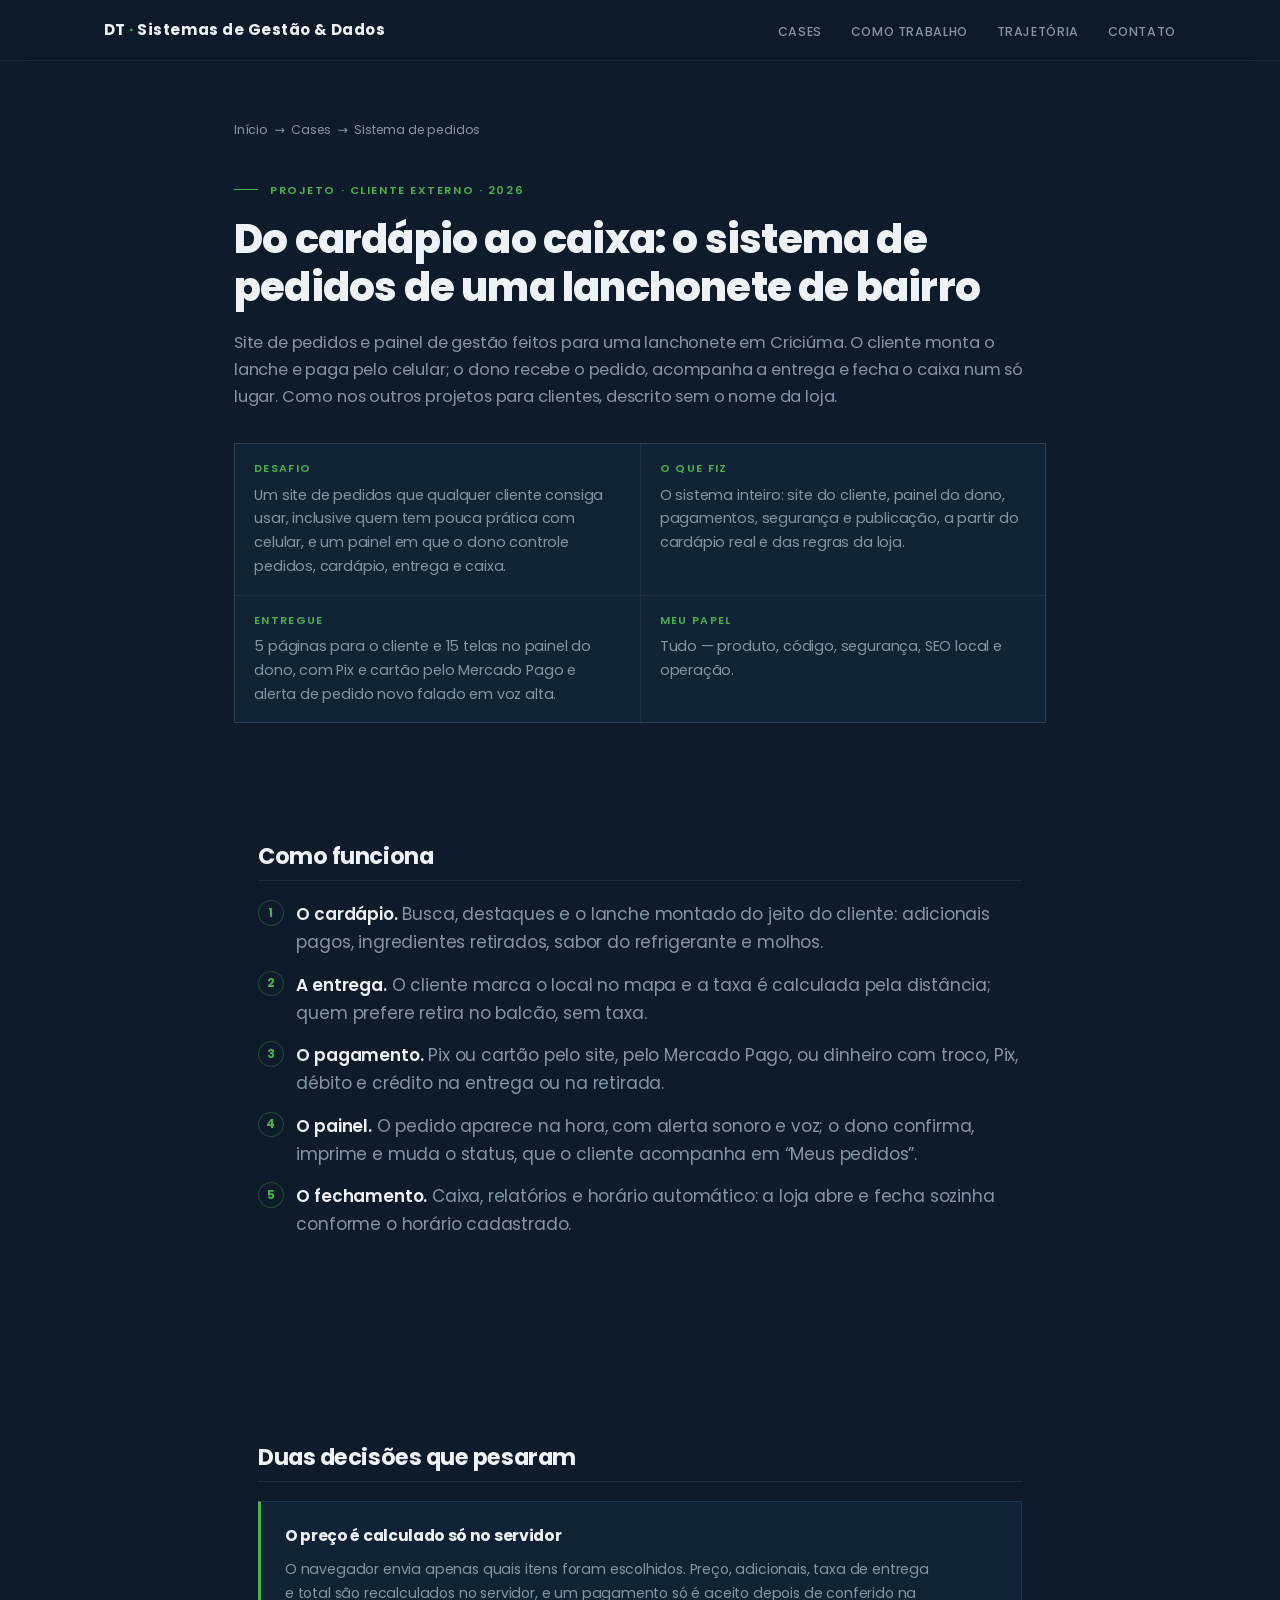
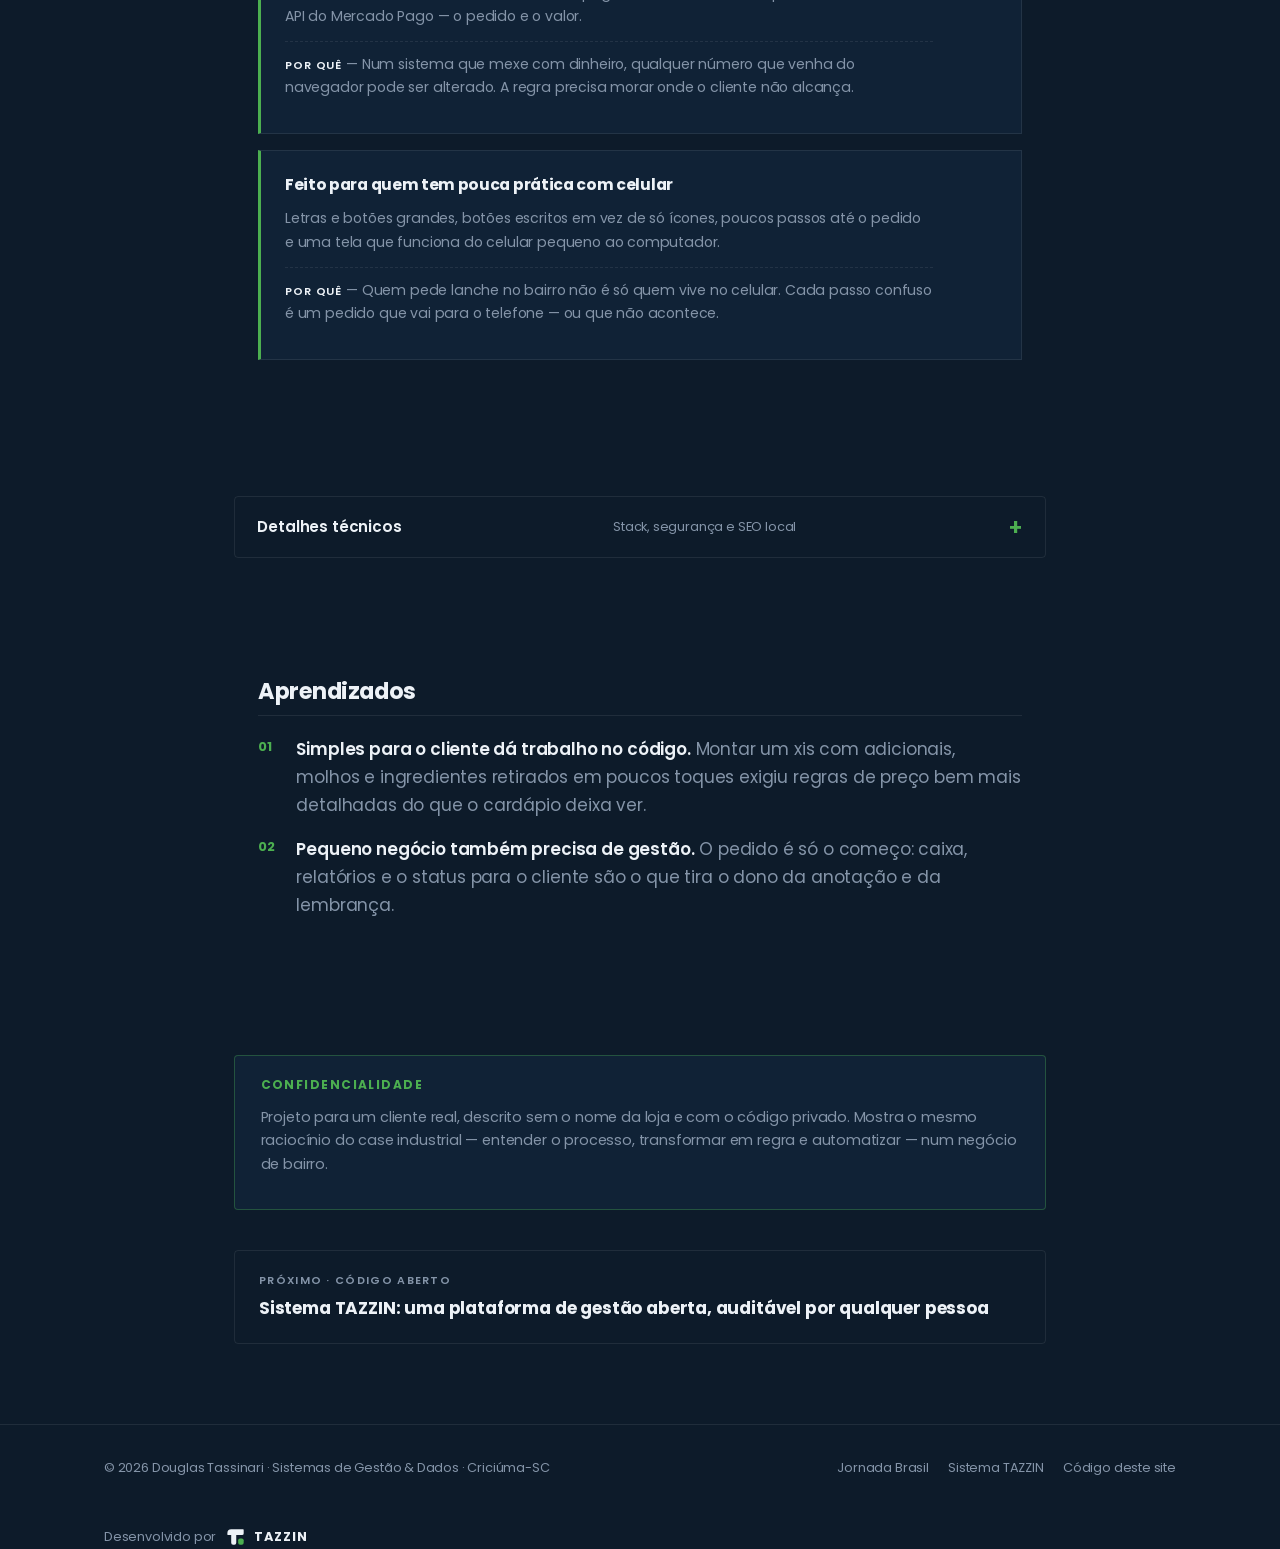
==== commit 70a265a6: "Textos: separar a Tazzin da plataforma da empresa onde o Douglas trabalha Co-Authored-By: Claude Son" ====
--- a/cases/delivery-lanchonete/index.html
+++ b/cases/delivery-lanchonete/index.html
@@ -10,9 +10,13 @@
 <meta property="og:url" content="https://douglastassinari.github.io/cases/delivery-lanchonete/">
 <meta property="og:title" content="Do cardápio ao caixa: o sistema de pedidos de uma lanchonete de bairro">
 <meta property="og:description" content="O cliente monta o lanche e paga pelo celular; o dono recebe, acompanha e fecha o caixa num só lugar.">
-<meta property="og:image" content="https://douglastassinari.github.io/assets/img/og-cover.png">
+<meta property="og:image" content="https://douglastassinari.github.io/assets/img/og-cover.png?v=20261109">
+<meta property="og:image:width" content="1200">
+<meta property="og:image:height" content="630">
+<meta property="og:image:alt" content="Douglas Tassinari: sistemas de gestão e dados">
 <meta property="og:locale" content="pt_BR">
 <meta name="twitter:card" content="summary_large_image">
+<meta name="twitter:image" content="https://douglastassinari.github.io/assets/img/og-cover.png?v=20261109">
 <link rel="icon" type="image/svg+xml" href="/favicon.svg">
 <link rel="preconnect" href="https://fonts.googleapis.com">
 <link rel="preconnect" href="https://fonts.gstatic.com" crossorigin>
@@ -130,7 +134,7 @@
 
   <a class="case-next" href="/cases/tazzin/">
     <span class="case-next-label">Próximo · Código aberto</span>
-    <span class="case-next-title">Sistema TAZZIN: o que construí na indústria, auditável por qualquer pessoa</span>
+    <span class="case-next-title">Sistema TAZZIN: uma plataforma de gestão aberta, auditável por qualquer pessoa</span>
   </a>
 
 </main>
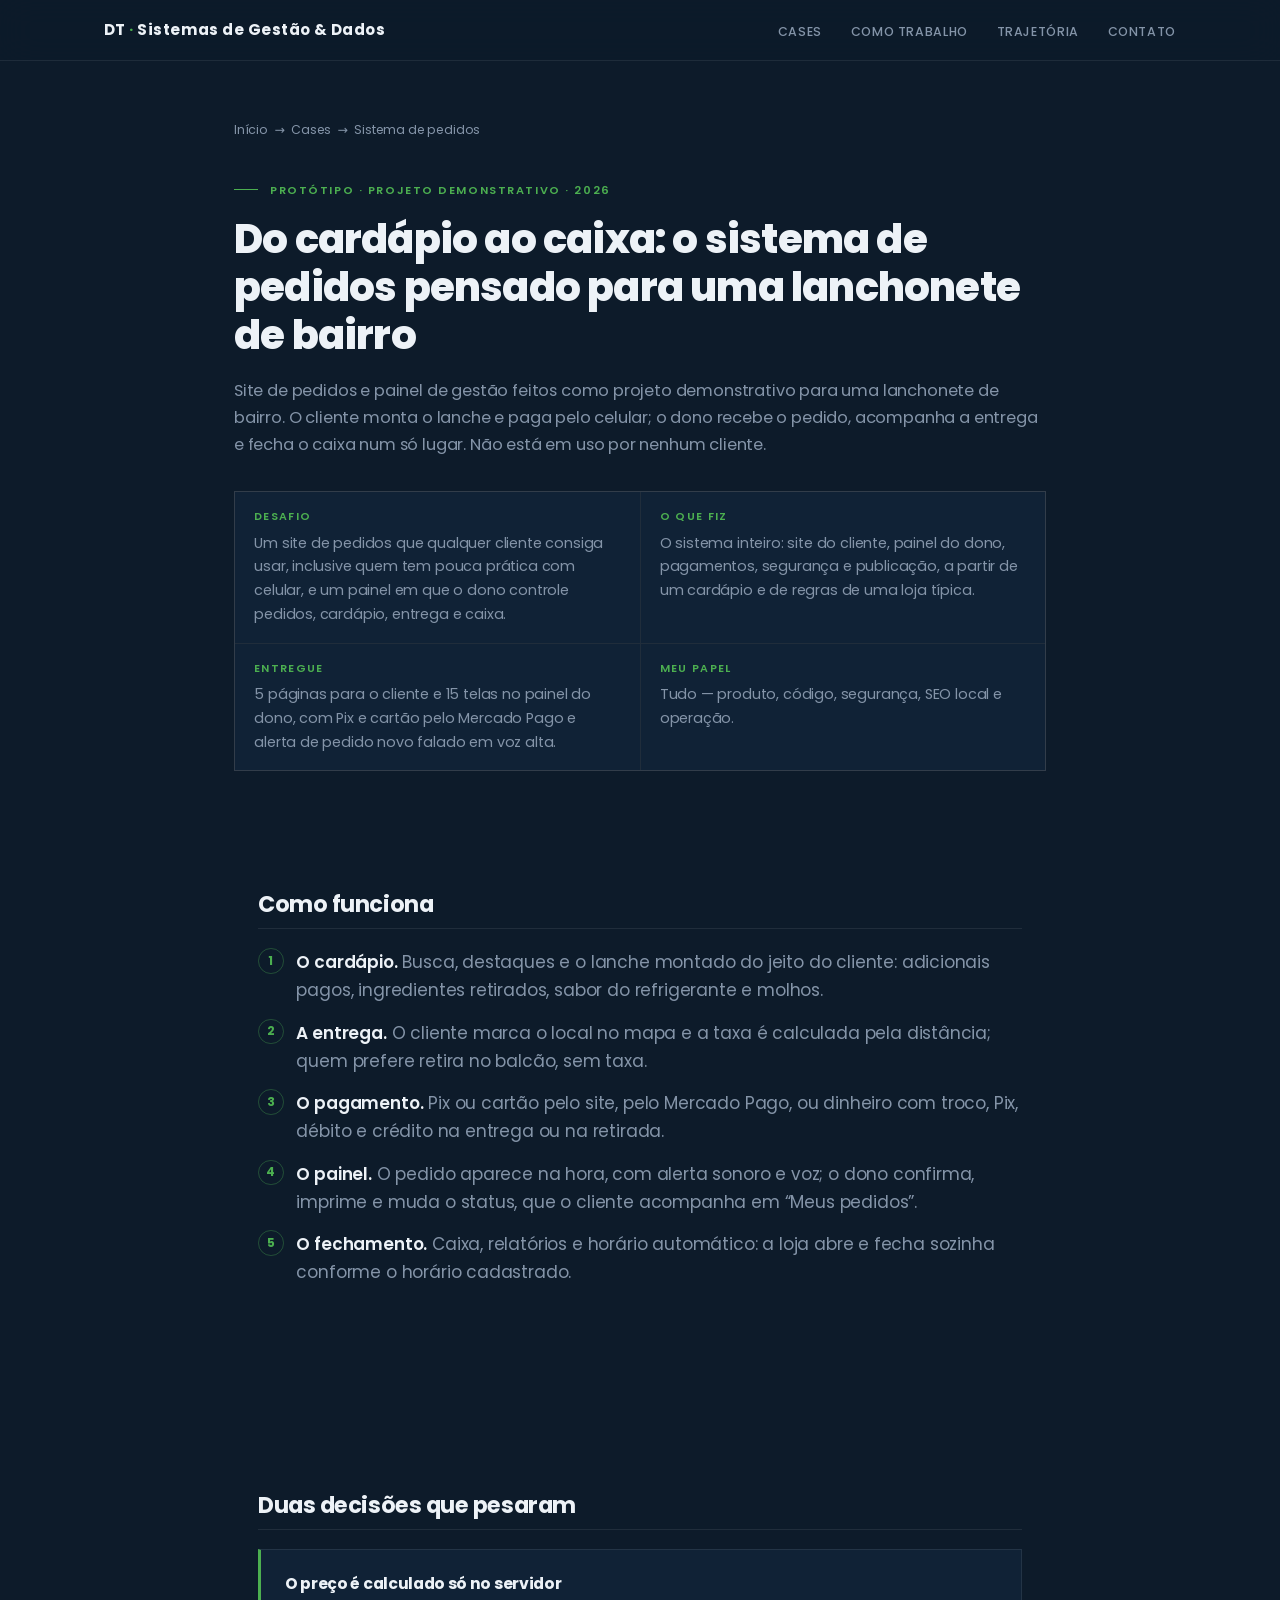
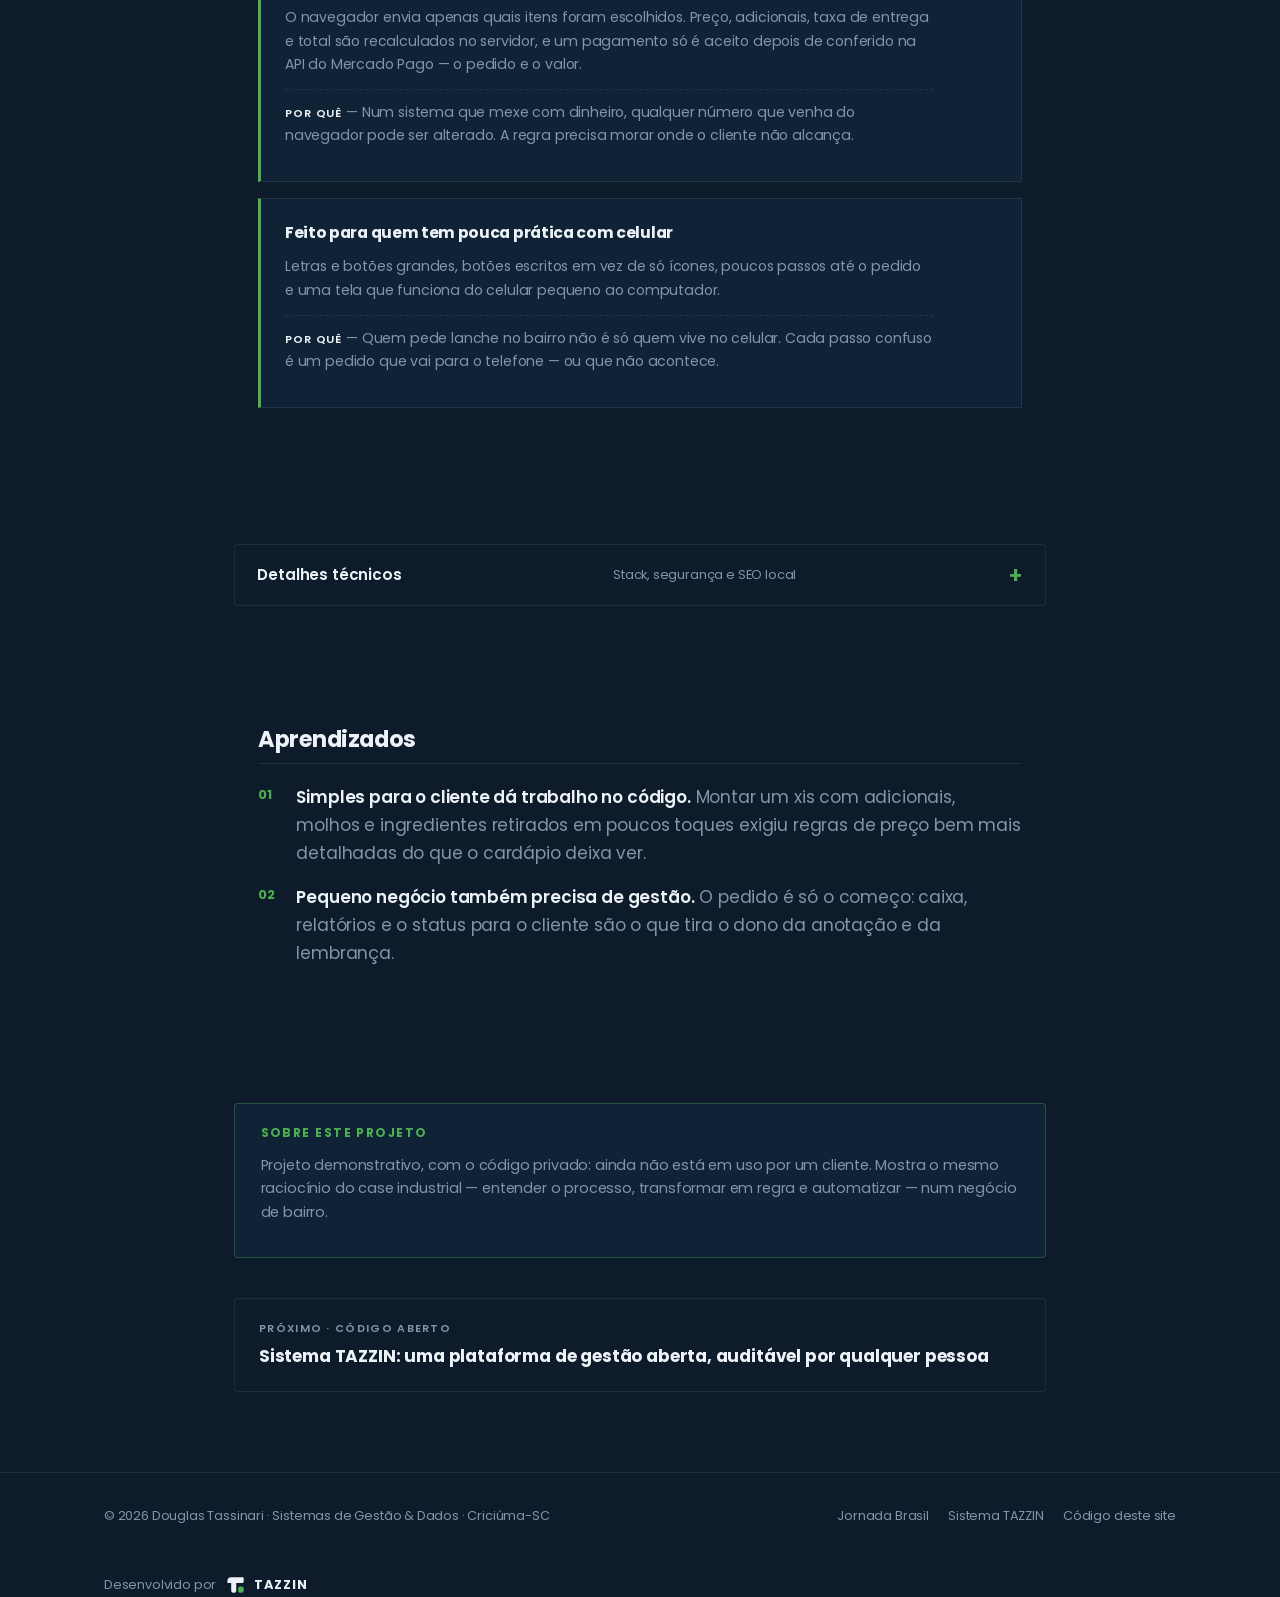
==== commit 0dcca3e2: "Case lanchonete: marcado como projeto demonstrativo, sem cliente" ====
--- a/cases/delivery-lanchonete/index.html
+++ b/cases/delivery-lanchonete/index.html
@@ -3,12 +3,12 @@
 <head>
 <meta charset="UTF-8">
 <meta name="viewport" content="width=device-width, initial-scale=1.0, viewport-fit=cover">
-<title>Do cardápio ao caixa: o sistema de pedidos de uma lanchonete de bairro · Douglas Tassinari</title>
-<meta name="description" content="Site de pedidos e painel de gestão para uma lanchonete em Criciúma: lanche montado pelo celular, entrega com taxa por distância, Pix e cartão pelo Mercado Pago, pedidos em tempo real, caixa e relatórios.">
+<title>Do cardápio ao caixa: o sistema de pedidos pensado para uma lanchonete de bairro · Douglas Tassinari</title>
+<meta name="description" content="Projeto demonstrativo de site de pedidos e painel de gestão para uma lanchonete: lanche montado pelo celular, entrega com taxa por distância, Pix e cartão pelo Mercado Pago, pedidos em tempo real, caixa e relatórios.">
 <link rel="canonical" href="https://douglastassinari.github.io/cases/delivery-lanchonete/">
 <meta property="og:type" content="article">
 <meta property="og:url" content="https://douglastassinari.github.io/cases/delivery-lanchonete/">
-<meta property="og:title" content="Do cardápio ao caixa: o sistema de pedidos de uma lanchonete de bairro">
+<meta property="og:title" content="Do cardápio ao caixa: o sistema de pedidos pensado para uma lanchonete de bairro">
 <meta property="og:description" content="O cliente monta o lanche e paga pelo celular; o dono recebe, acompanha e fecha o caixa num só lugar.">
 <meta property="og:image" content="https://douglastassinari.github.io/assets/img/og-cover.png?v=20261109">
 <meta property="og:image:width" content="1200">
@@ -60,12 +60,12 @@
   </nav>
 
   <header class="case-header">
-    <div class="section-label">Projeto · Cliente externo · 2026</div>
-    <h1>Do cardápio ao caixa: o sistema de pedidos de uma lanchonete de bairro</h1>
-    <p class="case-lead">Site de pedidos e painel de gestão feitos para uma lanchonete em Criciúma. O cliente monta o lanche e paga pelo celular; o dono recebe o pedido, acompanha a entrega e fecha o caixa num só lugar. Como nos outros projetos para clientes, descrito sem o nome da loja.</p>
+    <div class="section-label">Protótipo · Projeto demonstrativo · 2026</div>
+    <h1>Do cardápio ao caixa: o sistema de pedidos pensado para uma lanchonete de bairro</h1>
+    <p class="case-lead">Site de pedidos e painel de gestão feitos como projeto demonstrativo para uma lanchonete de bairro. O cliente monta o lanche e paga pelo celular; o dono recebe o pedido, acompanha a entrega e fecha o caixa num só lugar. Não está em uso por nenhum cliente.</p>
     <dl class="resumo">
       <div><dt>Desafio</dt><dd>Um site de pedidos que qualquer cliente consiga usar, inclusive quem tem pouca prática com celular, e um painel em que o dono controle pedidos, cardápio, entrega e caixa.</dd></div>
-      <div><dt>O que fiz</dt><dd>O sistema inteiro: site do cliente, painel do dono, pagamentos, segurança e publicação, a partir do cardápio real e das regras da loja.</dd></div>
+      <div><dt>O que fiz</dt><dd>O sistema inteiro: site do cliente, painel do dono, pagamentos, segurança e publicação, a partir de um cardápio e de regras de uma loja típica.</dd></div>
       <div><dt>Entregue</dt><dd>5 páginas para o cliente e 15 telas no painel do dono, com Pix e cartão pelo Mercado Pago e alerta de pedido novo falado em voz alta.</dd></div>
       <div><dt>Meu papel</dt><dd>Tudo — produto, código, segurança, SEO local e operação.</dd></div>
     </dl>
@@ -128,8 +128,8 @@
   </section>
 
   <aside class="prova-box">
-    <h2>Confidencialidade</h2>
-    <p>Projeto para um cliente real, descrito sem o nome da loja e com o código privado. Mostra o mesmo raciocínio do case industrial — entender o processo, transformar em regra e automatizar — num negócio de bairro.</p>
+    <h2>Sobre este projeto</h2>
+    <p>Projeto demonstrativo, com o código privado: ainda não está em uso por um cliente. Mostra o mesmo raciocínio do case industrial — entender o processo, transformar em regra e automatizar — num negócio de bairro.</p>
   </aside>
 
   <a class="case-next" href="/cases/tazzin/">
